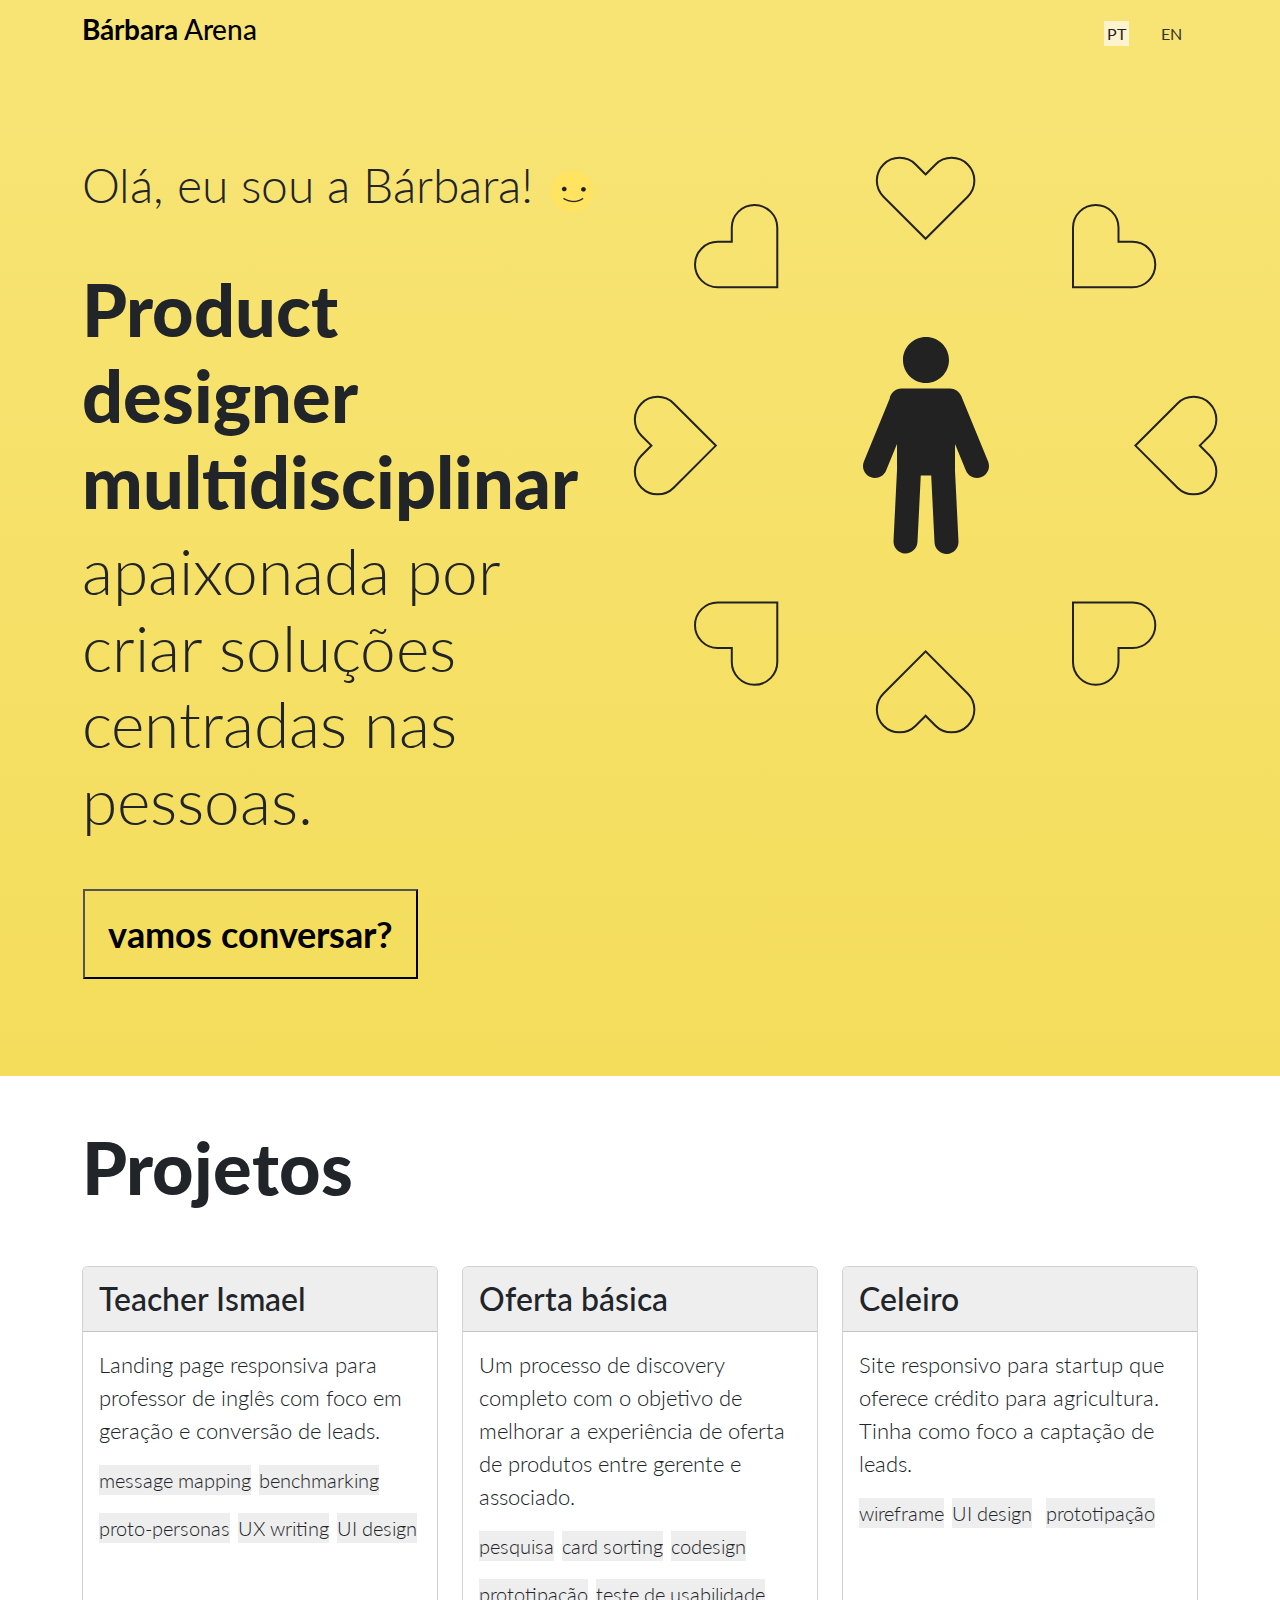
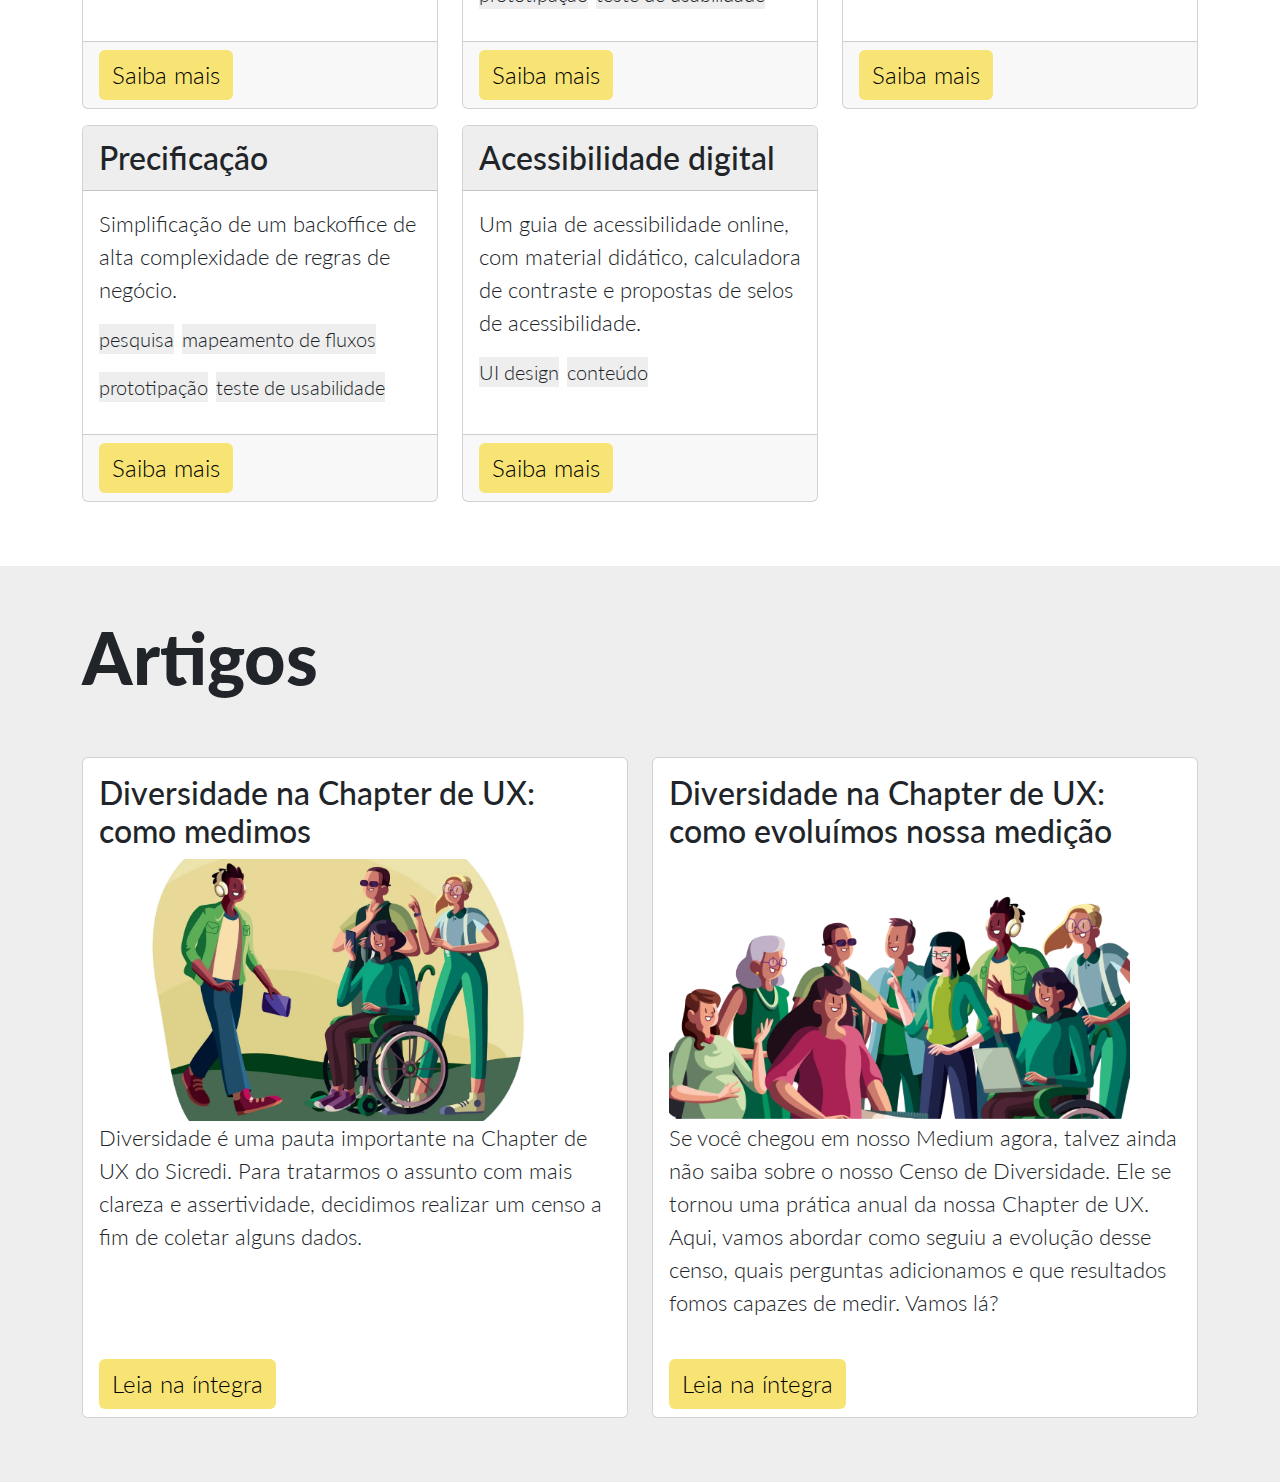
==== index.html @ d291b318 "first commit" ====
<!DOCTYPE html>
<html lang="pt-BR">
<head>
    <meta charset="UTF-8">
    <meta name="viewport" content="width=device-width, initial-scale=1.0">
    <title>Bárbara Arena</title>
    <link rel="preconnect" href="https://fonts.googleapis.com">
    <link rel="preconnect" href="https://fonts.gstatic.com" crossorigin>
    <link href="https://fonts.googleapis.com/css2?family=Lato:wght@400;700&display=swap" rel="stylesheet">
    <link rel="stylesheet" href="main.css">
    <link rel="stylesheet" href="https://cdn.jsdelivr.net/npm/bootstrap@5.3.0/dist/css/bootstrap.min.css">
    <link rel="stylesheet" href="https://cdn.jsdelivr.net/npm/bootstrap-icons@1.10.5/font/bootstrap-icons.css">
</head>
<body>
    <header class="navbar sticky-top ps-5 pe-5 pb-0">
        <div class="container">
            <a href="index.html"><h1 class="navbar-brand fs-3"><strong>Bárbara</strong> Arena</h1></a>
        <nav class="justify-content-end">
            <ul class="nav nav-pills d-lg-flex">
                <li class="nav-item">
                    <a href="#" class="nav-link" id="portugues"><mark>PT</mark></a>
                </li>
                <li class="nav-item">
                        <a href="#" class="nav-link" id="ingles">EN</a>
                </li>
            </ul>
        </nav>
        </div>
    </header>
    <section id="home" class="pt-5 pb-5">
        <div class="container">
            <div class="row">
                <div class="col-md-6 pt-5 pb-5">
                    <div id="saudacao" class="mb-5">
                        <h3>Olá, eu sou a Bárbara! <img src="./images/emoji_sorrindo.png" alt="emoji de carinha sorrindo"></h3>
                    </div>
                    <div id="descricao" class="mb-5">
                        <h1>Product designer multidisciplinar</h1>
                        <h2>apaixonada por criar soluções centradas nas pessoas.</h2>
                    </div>
                    <div id="botao" class="btn p-0">
                        <button type="button">vamos conversar?</button>
                    </div>
                </div>
                <div class="col-md-6 pt-5 pb-5">
                    <div class="d-flex justify-content-center">
                        <img class="ms-5 me-5" src="./images/heart1.svg" alt="">
                        <img class="mb-5 ms-5 me-5 pb-5" src="./images/heart2.svg" alt="">
                        <img class="ms-5 me-5" src="./images/heart3.svg" alt="">
                    </div>
                    <div class="d-flex justify-content-center">
                        <img class="me-5 pe-5" src="./images/heart4.svg" alt="">
                        <img class="ms-5 me-5" src="./images/person.svg" alt="">
                        <img class="ms-5 ps-5" src="./images/heart5.svg" alt="">
                    </div>
                    <div class="d-flex justify-content-center">
                        <img class="ms-5 me-5" src="./images/heart6.svg" alt="">
                        <img class="mt-5 ms-5 me-5 pt-5" src="./images/heart7.svg" alt="">
                        <img class="ms-5 me-5" src="./images/heart8.svg" alt="">
                    </div>
                </div>
            </div>
        </div>
    </section>
    <section id="projetos" class="pt-5 pb-5">
        <div class="container">
            <div class="pb-5">
                <h1>Projetos</h1>
            </div>
            <div class="row">
                <div class="col-md-4 d-flex align-items-stretch">
                    <article class="card mb-3">
                        <header class="card-header">
                            Teacher Ismael
                        </header>
                        <div class="card-body">
                            <div class="card-text">
                                <p>Landing page responsiva para professor de inglês com foco em geração e conversão de leads.</p>
                            </div>
                            <div class="card-tags d-inline-flex">
                                <p class="me-2">message mapping</p>
                                <p class="me-2">benchmarking</p>
                            </div>
                            <div class="card-tags d-inline-flex">
                                <p class="me-2">proto-personas</p>
                                <p class="me-2">UX writing</p>
                                <p class="me-2">UI design</p>
                            </div>
                        </div>
                        <footer class="card-footer">
                            <a href="#" class="btn">Saiba mais</a>
                        </footer>
                    </article>
                </div>
                <div class="col-md-4 d-flex align-items-stretch">
                    <article class="card mb-3">
                        <header class="card-header">
                            Oferta básica
                        </header>
                        <div class="card-body">
                            <div class="card-text">
                                <p>Um processo de discovery completo com o objetivo de melhorar a experiência de oferta de produtos entre gerente e associado.</p>
                            </div>
                            <div class="card-tags d-inline-flex">
                                <p class="me-2">pesquisa</p>
                                <p class="me-2">card sorting</p>
                                <p class="me-2">codesign</p>
                            </div>
                            <div class="card-tags d-inline-flex">
                                <p class="me-2">prototipação</p>
                                <p class="me-2">teste de usabilidade</p>
                            </div>
                        </div>
                        <footer class="card-footer">
                            <a href="#" class="btn">Saiba mais</a>
                        </footer>
                    </article>
                </div>
                <div class="col-md-4 d-flex align-items-stretch">
                    <article class="card mb-3">
                        <header class="card-header">
                            Celeiro
                        </header>
                        <div class="card-body">
                            <div class="card-text">
                                <p>Site responsivo para startup que oferece crédito para agricultura. Tinha como foco a captação de leads.</p>
                            </div>
                            <div class="card-tags d-inline-flex">
                                <p class="me-2">wireframe</p>
                                <p class="me-2">UI design</p>
                            </div>
                            <div class="card-tags d-inline-flex">
                                <p class="me-2">prototipação</p>
                            </div>
                        </div>
                        <footer class="card-footer">
                            <a href="#" class="btn">Saiba mais</a>
                        </footer>
                    </article>
                </div>
                <div class="col-md-4 d-flex align-items-stretch">
                    <article class="card mb-3">
                        <header class="card-header">
                            Precificação
                        </header>
                        <div class="card-body">
                            <div class="card-text">
                                <p>Simplificação de um backoffice de alta complexidade de regras de negócio.</p>
                            </div>
                            <div class="card-tags d-inline-flex">
                                <p class="me-2">pesquisa</p>
                                <p class="me-2">mapeamento de fluxos</p>
                            </div>
                            <div class="card-tags d-inline-flex">
                                <p class="me-2">prototipação</p>
                                <p class="me-2">teste de usabilidade</p>
                            </div>
                        </div>
                        <footer class="card-footer">
                            <a href="#" class="btn">Saiba mais</a>
                        </footer>
                    </article>
                </div>
                <div class="col-md-4 d-flex align-items-stretch">
                    <article class="card mb-3">
                        <header class="card-header">
                            Acessibilidade digital
                        </header>
                        <div class="card-body">
                            <div class="card-text">
                                <p>Um guia de acessibilidade online, com material didático, calculadora de contraste e propostas de selos de acessibilidade.</p>
                            </div>
                            <div class="card-tags d-inline-flex">
                                <p class="me-2">UI design</p>
                                <p class="me-2">conteúdo</p>
                            </div>
                        </div>
                        <footer class="card-footer">
                            <a href="#" class="btn">Saiba mais</a>
                        </footer>
                    </article>
                </div>
            </div>
        </div>
    </section>
    <section id="artigos" class="pt-5 pb-5">
        <div class="container">
            <div class="pb-5">
                <h1>Artigos</h1>
            </div>
            <div class="row">
                <div class="col-md-6 d-flex align-items-stretch">
                    <article class="card mb-3">
                        <div class="card-body">
                            <div class="card-text">
                                <div>
                                    <h4>Diversidade na Chapter de UX: como medimos</h4>
                                </div>
                                <div>
                                    <img src="./images/medimos.png" alt="Homem andando em frente a duas pessoas em pé e uma mulher cadeirante">
                                </div>
                                <div>
                                    <p>Diversidade é uma pauta importante na Chapter de UX do Sicredi. Para tratarmos o assunto com mais clareza e assertividade, decidimos realizar um censo a fim de coletar alguns dados.</p>
                                </div>
                            </div>
                        </div>
                        <footer class="card-footer">
                            <a href="#" class="btn">Leia na íntegra</a>
                        </footer>
                    </article>
                </div>
                <div class="col-md-6 d-flex align-items-stretch">
                    <article class="card mb-3">
                        <div class="card-body">
                            <div class="card-text">
                                <div>
                                    <h4>Diversidade na Chapter de UX: como evoluímos nossa medição</h4>
                                </div>
                                <div>
                                    <img src="./images/evoluimos.png" alt="Grupo de pessoas diversas interagindo">
                                </div>
                                <div>
                                    <p>Se você chegou em nosso Medium agora, talvez ainda não saiba sobre o nosso Censo de Diversidade. Ele se tornou uma prática anual da nossa Chapter de UX. Aqui, vamos abordar como seguiu a evolução desse censo, quais perguntas adicionamos e que resultados fomos capazes de medir. Vamos lá?</p>
                                </div>
                            </div>
                        </div>
                        <footer class="card-footer">
                            <a href="#" class="btn">Leia na íntegra</a>
                        </footer>
                    </article>
                </div>
            </div>
        </div>
    </section>
    <section id="sobre">

    </section>
    <script src="https://cdn.jsdelivr.net/npm/bootstrap@5.3.0/dist/js/bootstrap.bundle.min.js"></script>
</body>
</body>
</html>
---- main.css ----
* {
    font-family: 'Lato', sans-serif;
}

header {
    background-color: #F8E475;
}

.navbar a {
    color: #333333;
    text-decoration: none;
}

#home {
    background-image: linear-gradient(#F8E475, #F4DD5B);
}

#saudacao h3 {
    font-size: 48px;
    font-weight: 300;
}

#saudacao img {
    width: 54px;
    height: 54px;
}

#descricao h1,
#projetos h1,
#artigos h1 {
    font-size: 72px;
    font-weight: 900;
}

#descricao h2 {
    font-size: 64px;
    font-weight: 300;
}

#botao button {
    background-color: transparent;
    width: 335px;
    min-height: 90px;
    font-size: 36px;
    font-weight: bold;
}

#projetos .card .card-header {
    font-size: 32px;
    font-weight: 500;
    background-color: #EEEEEE;
}

#projetos .card .card-body,
#artigos .card .card-body {
    font-size: 22px;
    font-weight: 300;
}

#projetos .card .card-tags p {
    font-size: 20px;
    font-weight: 300;
    white-space: nowrap;
    background-color: #EEEEEE;
}

#projetos .card .card-footer .btn,
#artigos .card .card-footer .btn {
    font-size: 24px;
    font-weight: 300;
    color: #000;
    background-color: #F8E475;
}

#artigos {
    background-color: #EEEEEE;
}

#artigos .card .card-body h4 {
    font-size: 32px;
    font-weight: 500;
}

#artigos .card .card-body img {
    max-width: 90%;
}

#artigos .card .card-footer {
    background-color: #fff;
    border-top: none;;
}
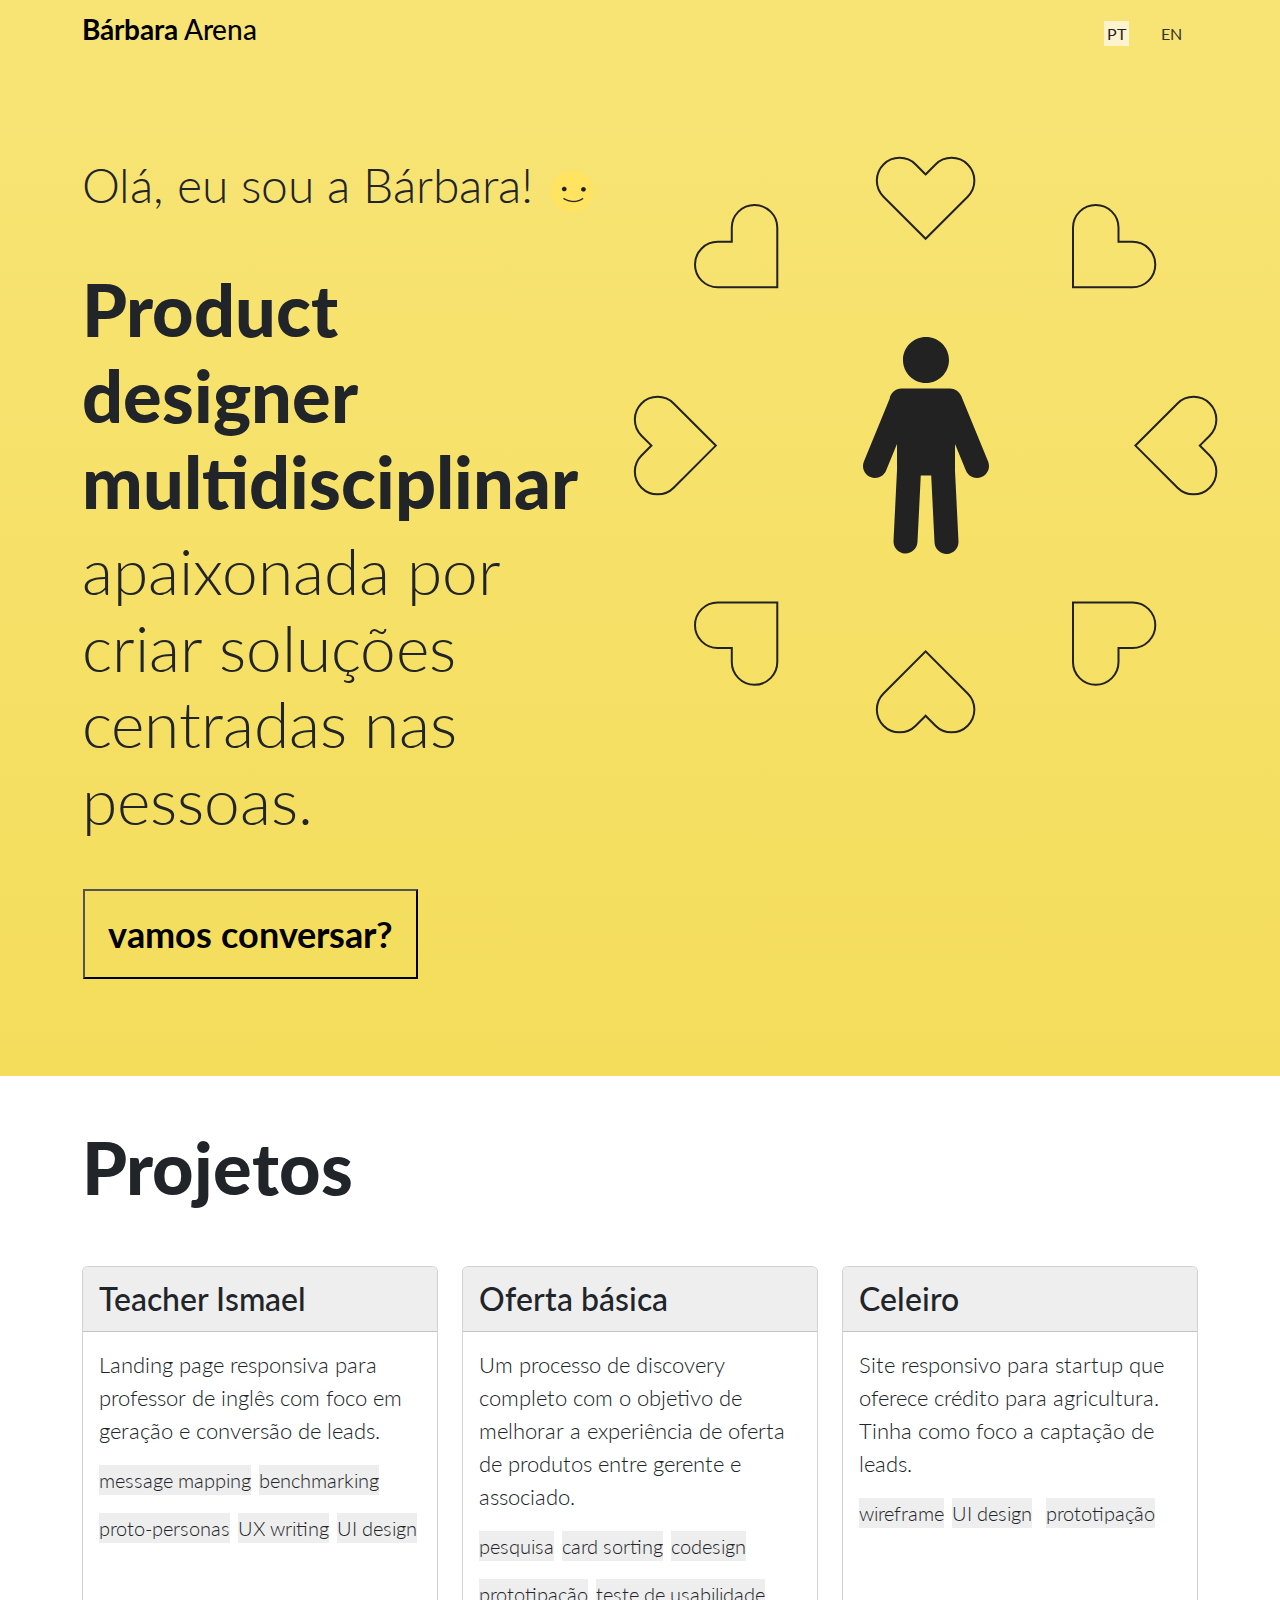
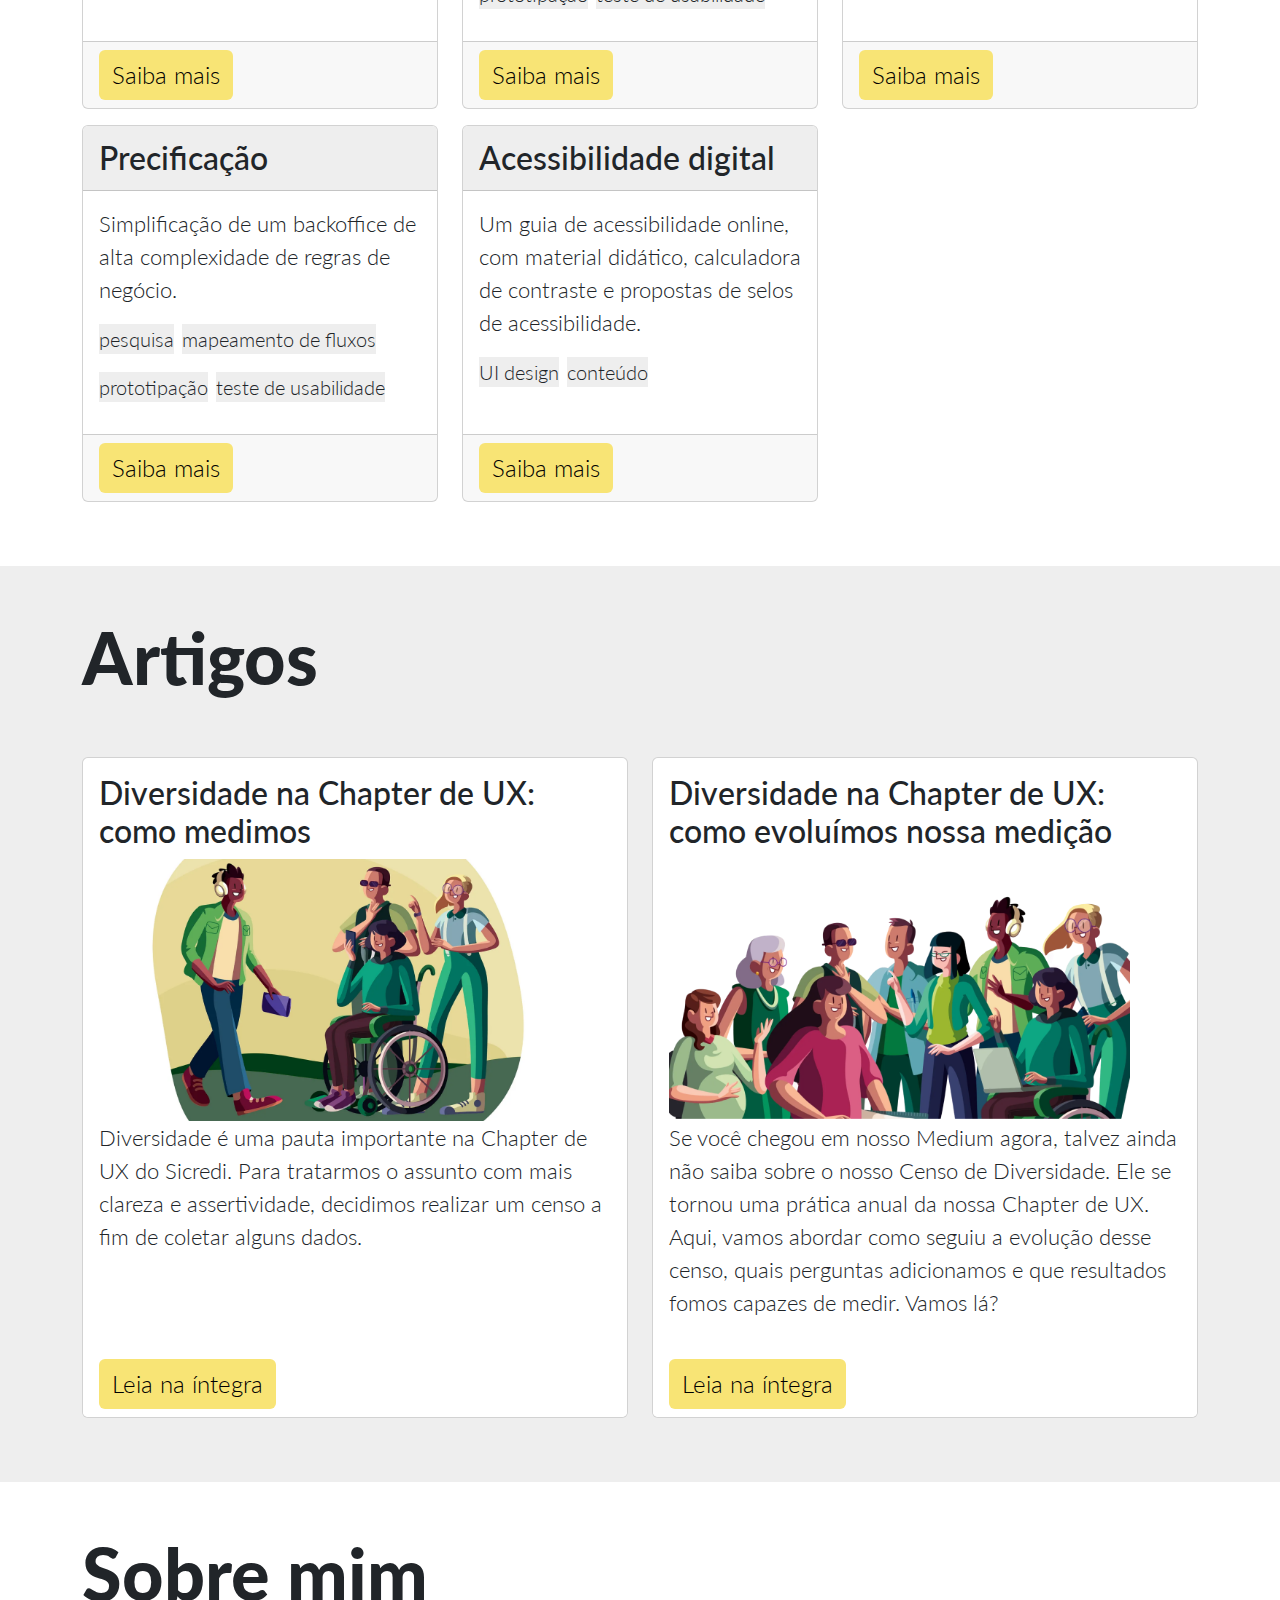
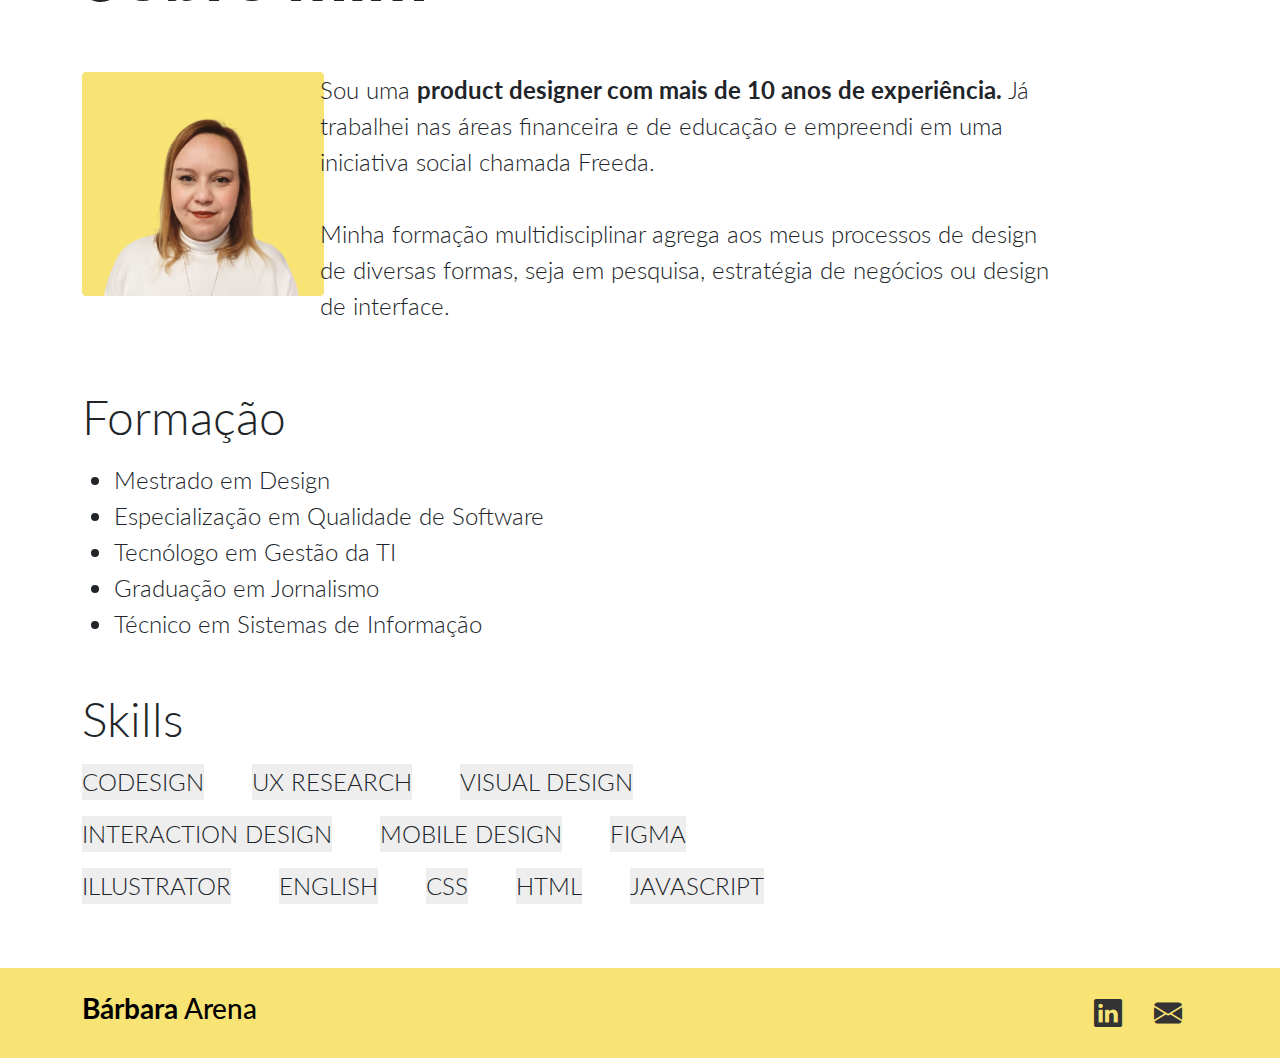
==== commit c513e95a: "added new section and footer" ====
--- a/index.html
+++ b/index.html
@@ -15,16 +15,16 @@
     <header class="navbar sticky-top ps-5 pe-5 pb-0">
         <div class="container">
             <a href="index.html"><h1 class="navbar-brand fs-3"><strong>Bárbara</strong> Arena</h1></a>
-        <nav class="justify-content-end">
-            <ul class="nav nav-pills d-lg-flex">
-                <li class="nav-item">
-                    <a href="#" class="nav-link" id="portugues"><mark>PT</mark></a>
-                </li>
-                <li class="nav-item">
-                        <a href="#" class="nav-link" id="ingles">EN</a>
-                </li>
-            </ul>
-        </nav>
+            <nav class="justify-content-end">
+                <ul class="nav nav-pills d-lg-flex">
+                    <li class="nav-item">
+                        <a href="#" class="nav-link" id="portugues"><mark>PT</mark></a>
+                    </li>
+                    <li class="nav-item">
+                            <a href="#" class="nav-link" id="ingles">EN</a>
+                    </li>
+                </ul>
+            </nav>
         </div>
     </header>
     <section id="home" class="pt-5 pb-5">
@@ -232,9 +232,74 @@
             </div>
         </div>
     </section>
-    <section id="sobre">
-
+    <section id="sobre" class="pt-5 pb-5">
+        <div class="container">
+            <div class="pb-5">
+                <h1>Sobre mim</h1>
+            </div>
+            <div class="row">
+                <div class="col-md-2 me-5">
+                    <div>
+                        <img src="./images/barbara.png" alt="Foto de Bárbara Arena">
+                    </div>
+                </div>
+                <div class="col-md-8">
+                    <p>Sou uma <span>product designer com mais de 10 anos de experiência.</span> Já trabalhei nas áreas financeira e de educação e empreendi em uma iniciativa social chamada Freeda.<br><br>Minha formação multidisciplinar agrega aos meus processos de design de diversas formas, seja em pesquisa, estratégia de negócios ou design de interface.</p>
+                </div>
+            </div>
+            <div class="mt-5 mb-3">
+                <h3>Formação</h3>
+            </div>
+            <div>
+                <ul>
+                    <li>Mestrado em Design</li>
+                    <li>Especialização em Qualidade de Software</li>
+                    <li>Tecnólogo em Gestão da TI</li>
+                    <li>Graduação em Jornalismo</li>
+                    <li>Técnico em Sistemas de Informação</li>
+                </ul>
+            </div>
+            <div class="mt-5 mb-3">
+                <h3>Skills</h3>
+            </div>
+            <div class="row">
+                <div id="skills" class="col-md-4">
+                    <div class="d-flex">
+                        <p>codesign</p>
+                        <p>ux research</p>
+                        <p>visual design</p>
+                    </div>
+                    <div class="d-flex">
+                        <p>interaction design</p>
+                        <p>mobile design</p>
+                        <p>figma</p>
+                    </div>
+                    <div class="d-flex">
+                        <p>illustrator</p>
+                        <p>english</p>
+                        <p>css</p>
+                        <p>html</p>
+                        <p>javascript</p>
+                    </div>
+                </div>
+            </div>
+        </div>
     </section>
+    <footer class="navbar p-3">
+        <div class="container">
+            <a href="index.html"><h1 class="navbar-brand fs-3"><strong>Bárbara</strong> Arena</h1></a>
+            <nav class="justify-content-end">
+                <ul class="nav nav-pills d-lg-flex">
+                    <li class="nav-item">
+                        <a href="#" class="nav-link" id="linkedin"><i class="bi bi-linkedin fs-3"></i></a>
+                    </li>
+                    <li class="nav-item">
+                            <a href="#" class="nav-link" id="email"><i class="bi bi-envelope-fill fs-3"></i></a>
+                    </li>
+                </ul>
+            </nav>
+        </div>
+    </footer>
     <script src="https://cdn.jsdelivr.net/npm/bootstrap@5.3.0/dist/js/bootstrap.bundle.min.js"></script>
 </body>
 </body>
--- a/main.css
+++ b/main.css
@@ -2,11 +2,13 @@
     font-family: 'Lato', sans-serif;
 }
 
-header {
+header,
+footer {
     background-color: #F8E475;
 }
 
-.navbar a {
+.navbar a,
+.navbar a i {
     color: #333333;
     text-decoration: none;
 }
@@ -15,7 +17,8 @@
     background-image: linear-gradient(#F8E475, #F4DD5B);
 }
 
-#saudacao h3 {
+#saudacao h3,
+#sobre h3 {
     font-size: 48px;
     font-weight: 300;
 }
@@ -27,7 +30,8 @@
 
 #descricao h1,
 #projetos h1,
-#artigos h1 {
+#artigos h1,
+#sobre h1 {
     font-size: 72px;
     font-weight: 900;
 }
@@ -88,4 +92,30 @@
 #artigos .card .card-footer {
     background-color: #fff;
     border-top: none;;
-}+}
+
+#sobre p {
+    font-size: 24px;
+    font-weight: 300;
+}
+
+#sobre p span {
+    font-size: 24px;
+    font-weight: 700;
+}
+
+#sobre li {
+    font-size: 24px;
+    font-family: Lato;
+    font-weight: 300;
+    line-height: 36px;
+}
+
+#skills p {
+    font-size: 24px;
+    font-weight: 300;
+    white-space: nowrap;
+    background-color: #EEEEEE;
+    margin-right: 48px;
+    text-transform: uppercase;
+}
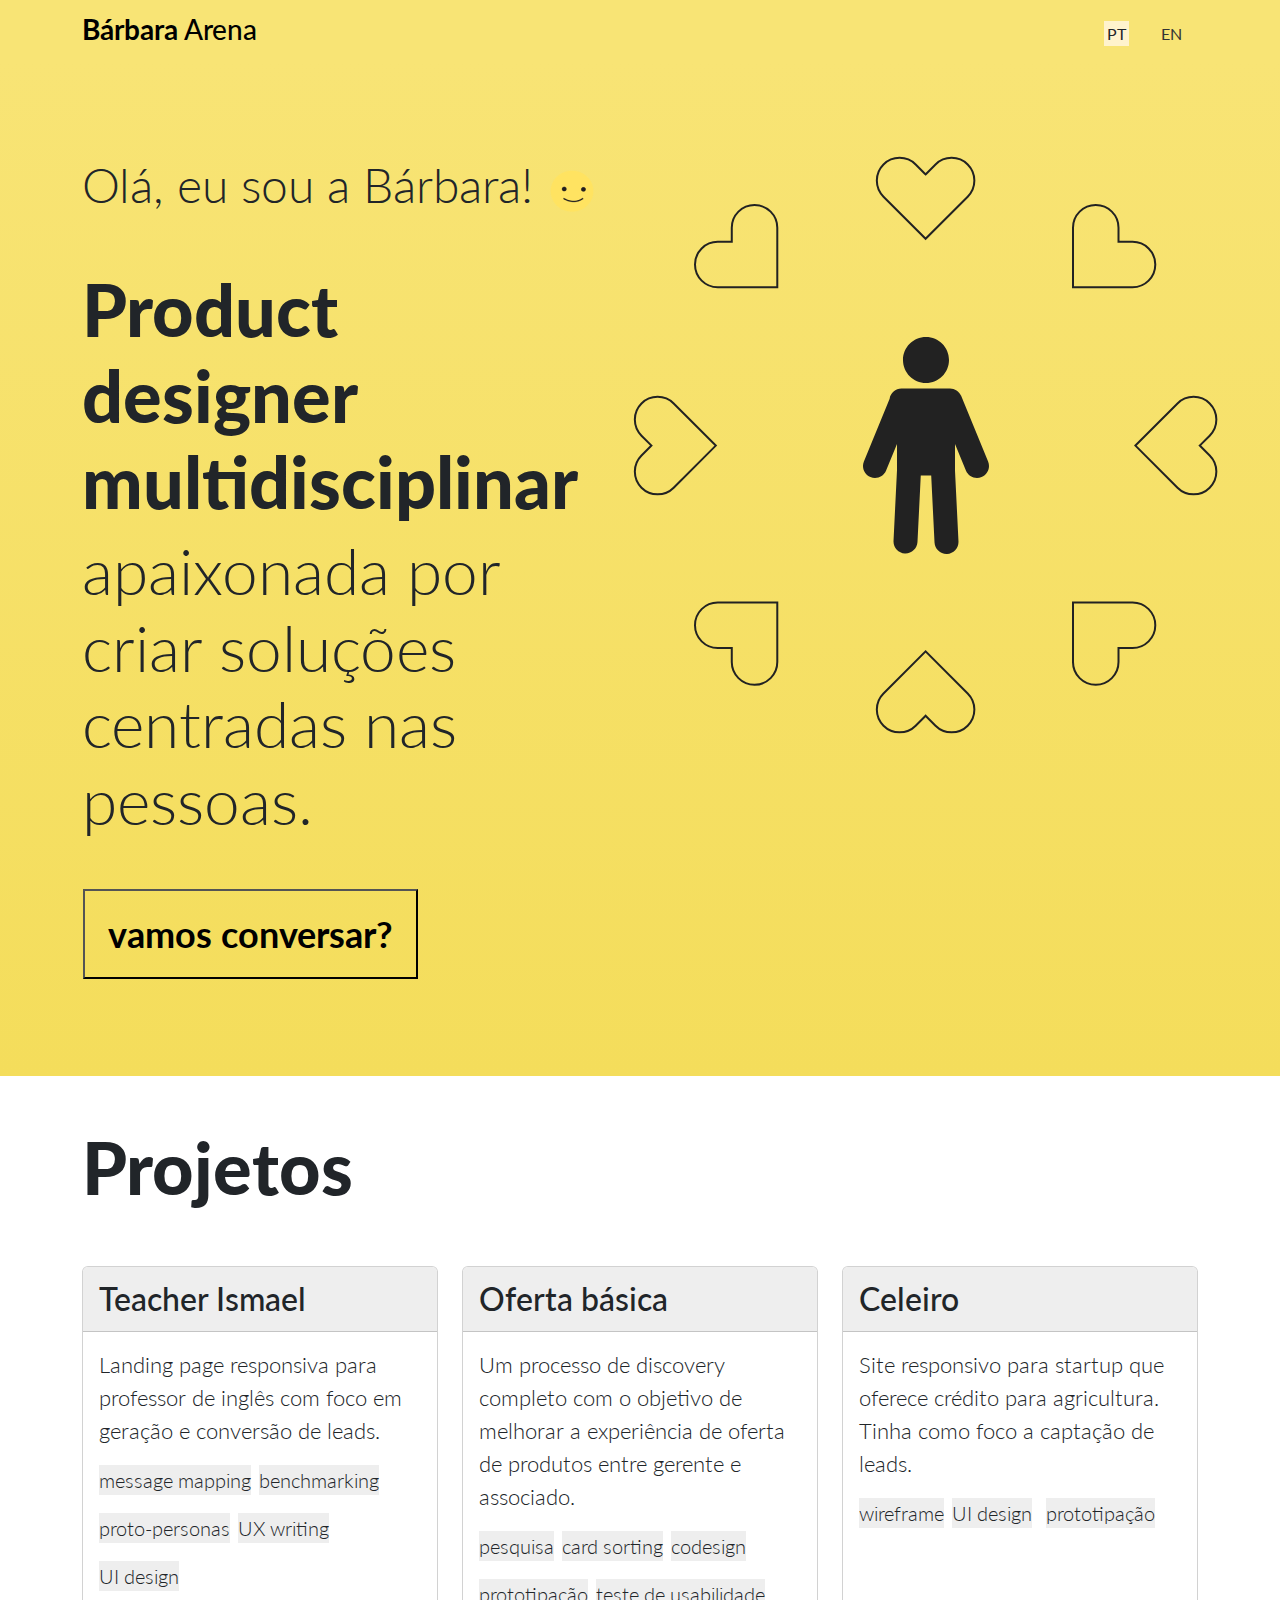
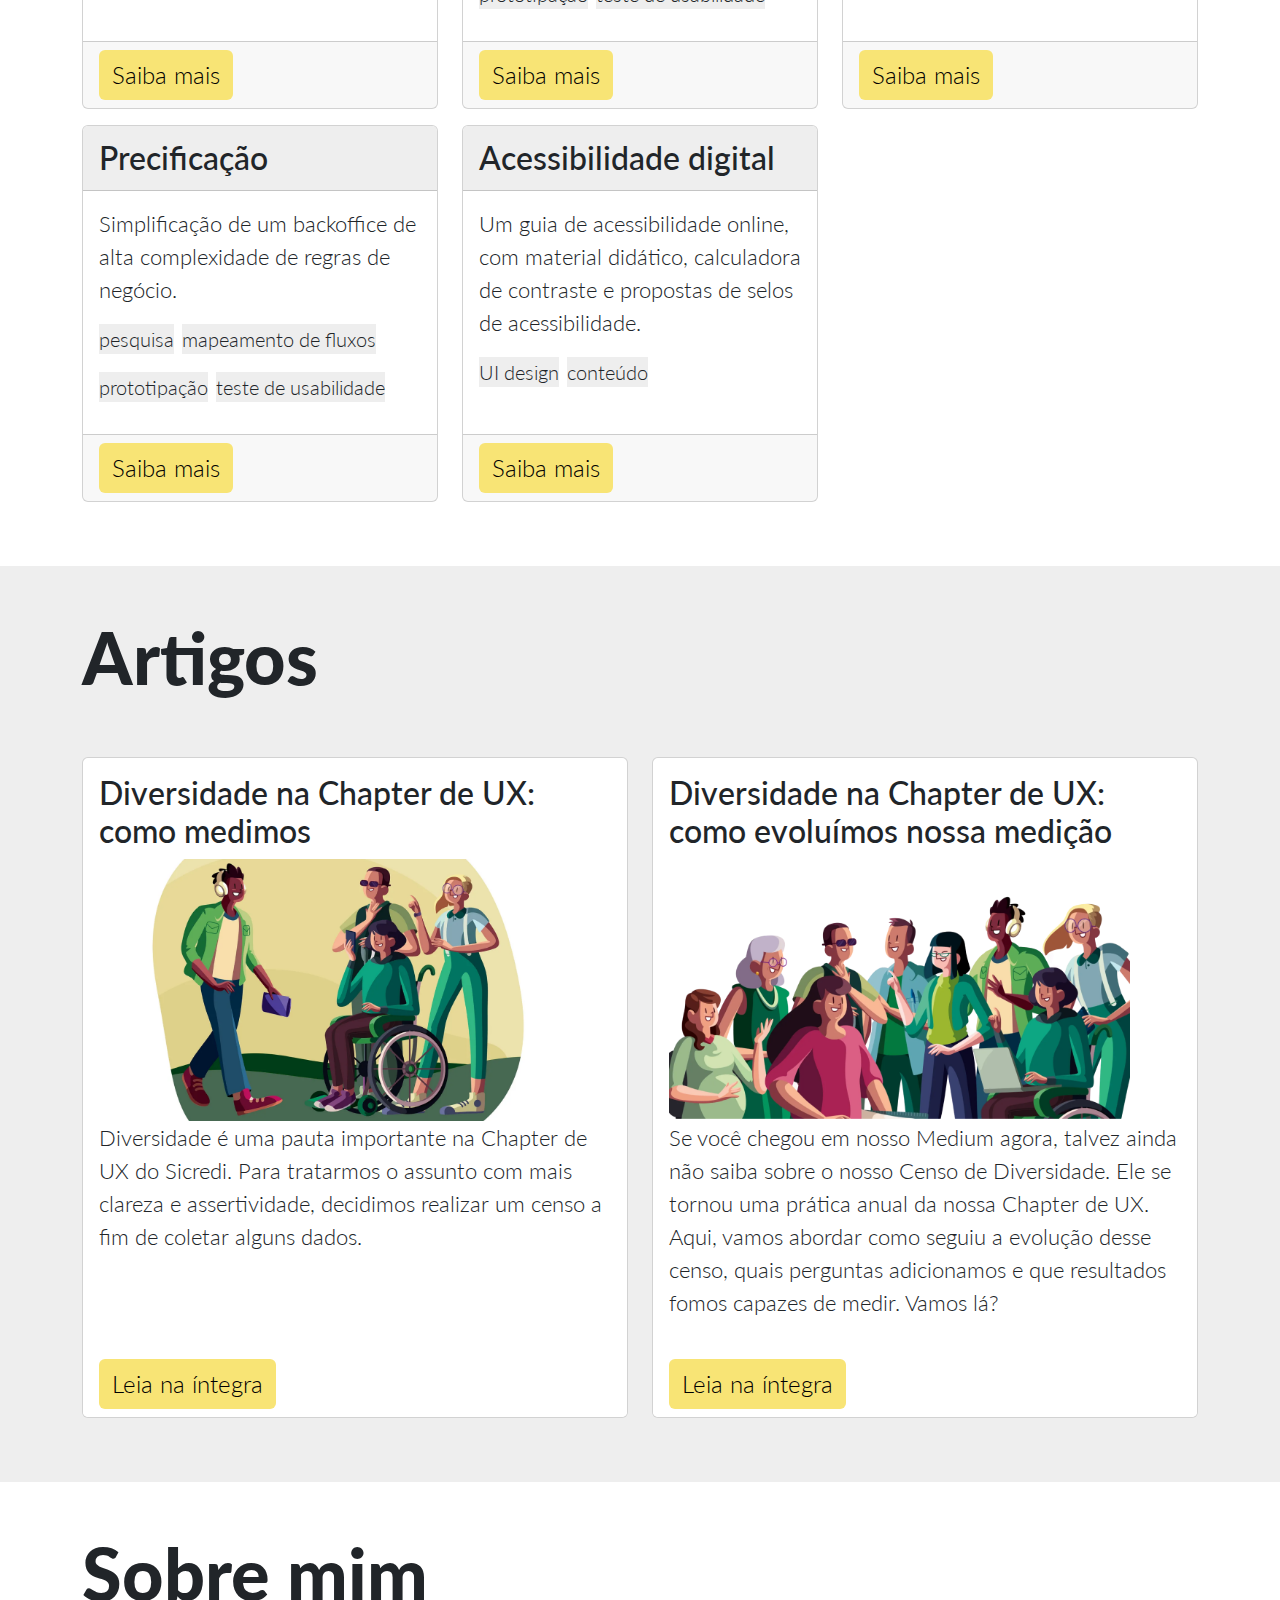
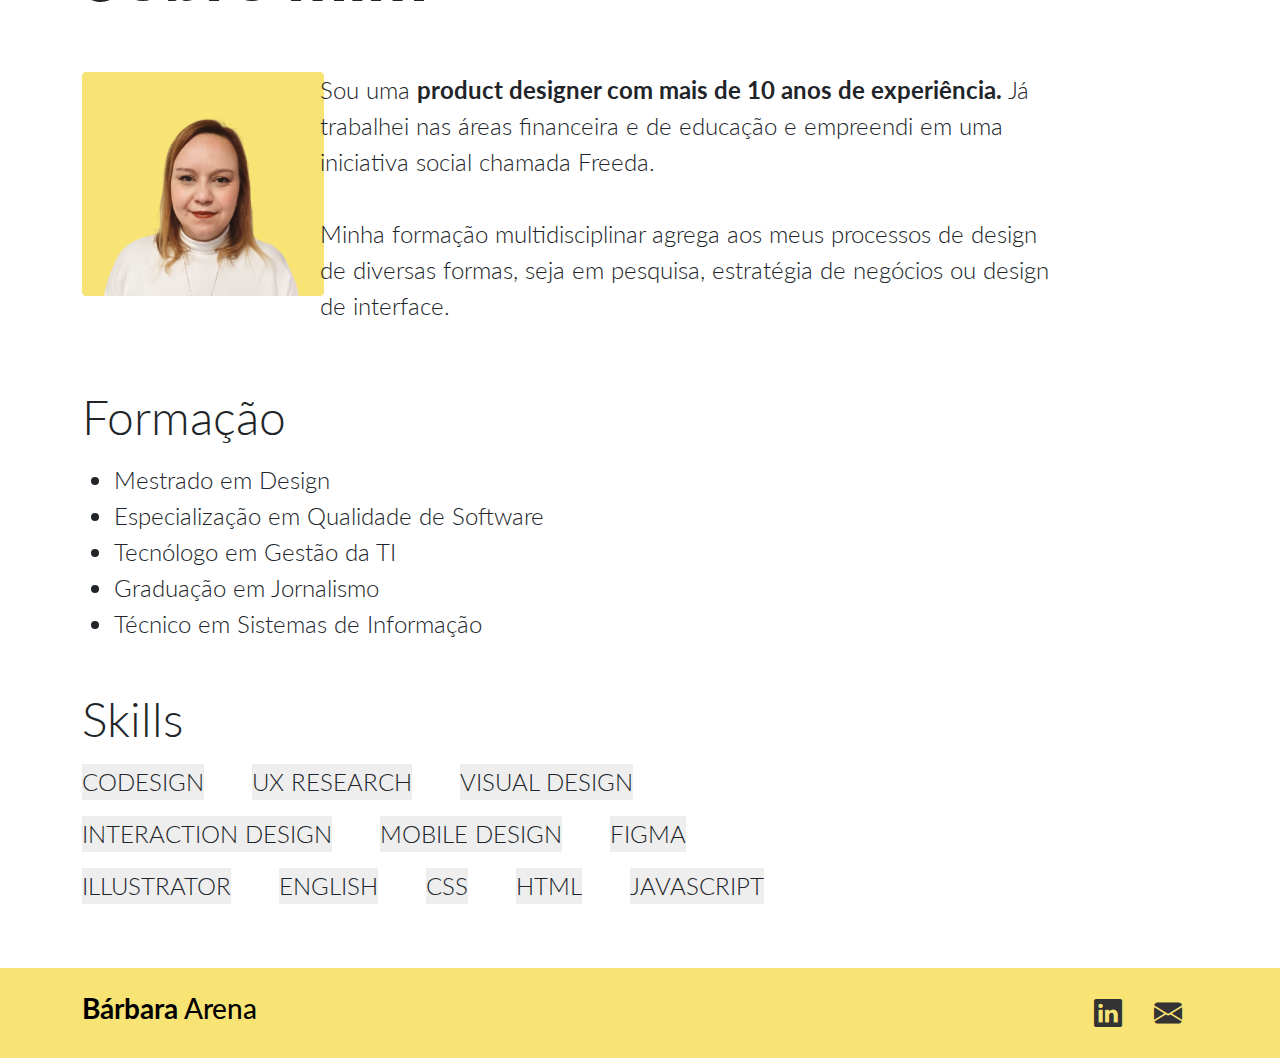
==== commit 29b6e270: "added celeiro.html and fixed responsiveness" ====
--- a/index.html
+++ b/index.html
@@ -12,7 +12,7 @@
     <link rel="stylesheet" href="https://cdn.jsdelivr.net/npm/bootstrap-icons@1.10.5/font/bootstrap-icons.css">
 </head>
 <body>
-    <header class="navbar sticky-top ps-5 pe-5 pb-0">
+    <header class="navbar sticky-top ps-md-5 pe-md-5 pb-0">
         <div class="container">
             <a href="index.html"><h1 class="navbar-brand fs-3"><strong>Bárbara</strong> Arena</h1></a>
             <nav class="justify-content-end">
@@ -30,7 +30,7 @@
     <section id="home" class="pt-5 pb-5">
         <div class="container">
             <div class="row">
-                <div class="col-md-6 pt-5 pb-5">
+                <div class="col-lg-6 pt-5 pb-5">
                     <div id="saudacao" class="mb-5">
                         <h3>Olá, eu sou a Bárbara! <img src="./images/emoji_sorrindo.png" alt="emoji de carinha sorrindo"></h3>
                     </div>
@@ -42,7 +42,7 @@
                         <button type="button">vamos conversar?</button>
                     </div>
                 </div>
-                <div class="col-md-6 pt-5 pb-5">
+                <div id="coraçoes" class="col-lg-6 pt-5 pb-5">
                     <div class="d-flex justify-content-center">
                         <img class="ms-5 me-5" src="./images/heart1.svg" alt="">
                         <img class="mb-5 ms-5 me-5 pb-5" src="./images/heart2.svg" alt="">
@@ -68,7 +68,7 @@
                 <h1>Projetos</h1>
             </div>
             <div class="row">
-                <div class="col-md-4 d-flex align-items-stretch">
+                <div class="col-lg-4 col-md-6 d-flex align-items-stretch">
                     <article class="card mb-3">
                         <header class="card-header">
                             Teacher Ismael
@@ -84,15 +84,17 @@
                             <div class="card-tags d-inline-flex">
                                 <p class="me-2">proto-personas</p>
                                 <p class="me-2">UX writing</p>
+                            </div>
+                            <div class="card-tags d-inline-flex">
                                 <p class="me-2">UI design</p>
                             </div>
                         </div>
                         <footer class="card-footer">
-                            <a href="#" class="btn">Saiba mais</a>
-                        </footer>
-                    </article>
-                </div>
-                <div class="col-md-4 d-flex align-items-stretch">
+                            <a href="./ismael.html" class="btn">Saiba mais</a>
+                        </footer>
+                    </article>
+                </div>
+                <div class="col-lg-4 col-md-6 d-flex align-items-stretch">
                     <article class="card mb-3">
                         <header class="card-header">
                             Oferta básica
@@ -112,11 +114,11 @@
                             </div>
                         </div>
                         <footer class="card-footer">
-                            <a href="#" class="btn">Saiba mais</a>
-                        </footer>
-                    </article>
-                </div>
-                <div class="col-md-4 d-flex align-items-stretch">
+                            <a href="./oferta.html" class="btn">Saiba mais</a>
+                        </footer>
+                    </article>
+                </div>
+                <div class="col-lg-4 col-md-6 d-flex align-items-stretch">
                     <article class="card mb-3">
                         <header class="card-header">
                             Celeiro
@@ -134,11 +136,11 @@
                             </div>
                         </div>
                         <footer class="card-footer">
-                            <a href="#" class="btn">Saiba mais</a>
-                        </footer>
-                    </article>
-                </div>
-                <div class="col-md-4 d-flex align-items-stretch">
+                            <a href="./celeiro.html" class="btn">Saiba mais</a>
+                        </footer>
+                    </article>
+                </div>
+                <div class="col-lg-4 col-md-6 d-flex align-items-stretch">
                     <article class="card mb-3">
                         <header class="card-header">
                             Precificação
@@ -157,11 +159,11 @@
                             </div>
                         </div>
                         <footer class="card-footer">
-                            <a href="#" class="btn">Saiba mais</a>
-                        </footer>
-                    </article>
-                </div>
-                <div class="col-md-4 d-flex align-items-stretch">
+                            <a href="./precificacao.html" class="btn">Saiba mais</a>
+                        </footer>
+                    </article>
+                </div>
+                <div class="col-lg-4 col-md-6 d-flex align-items-stretch">
                     <article class="card mb-3">
                         <header class="card-header">
                             Acessibilidade digital
@@ -238,12 +240,12 @@
                 <h1>Sobre mim</h1>
             </div>
             <div class="row">
-                <div class="col-md-2 me-5">
+                <div class="col-lg-2 col-md-4 me-5">
                     <div>
                         <img src="./images/barbara.png" alt="Foto de Bárbara Arena">
                     </div>
                 </div>
-                <div class="col-md-8">
+                <div class="col-lg-8 col-md-6">
                     <p>Sou uma <span>product designer com mais de 10 anos de experiência.</span> Já trabalhei nas áreas financeira e de educação e empreendi em uma iniciativa social chamada Freeda.<br><br>Minha formação multidisciplinar agrega aos meus processos de design de diversas formas, seja em pesquisa, estratégia de negócios ou design de interface.</p>
                 </div>
             </div>
@@ -264,17 +266,17 @@
             </div>
             <div class="row">
                 <div id="skills" class="col-md-4">
-                    <div class="d-flex">
+                    <div class="d-md-flex">
                         <p>codesign</p>
                         <p>ux research</p>
                         <p>visual design</p>
                     </div>
-                    <div class="d-flex">
+                    <div class="d-md-flex">
                         <p>interaction design</p>
                         <p>mobile design</p>
                         <p>figma</p>
                     </div>
-                    <div class="d-flex">
+                    <div class="d-md-flex">
                         <p>illustrator</p>
                         <p>english</p>
                         <p>css</p>
--- a/main.css
+++ b/main.css
@@ -18,7 +18,10 @@
 }
 
 #saudacao h3,
-#sobre h3 {
+#sobre h3,
+#descricao h3,
+#personas h3,
+#processo h3 {
     font-size: 48px;
     font-weight: 300;
 }
@@ -31,7 +34,14 @@
 #descricao h1,
 #projetos h1,
 #artigos h1,
-#sobre h1 {
+#sobre h1,
+#problema h1,
+#benchmarking h1,
+#personas h1,
+#processo h1,
+#resultados h1,
+#wireframes h1,
+#ui-design h1 {
     font-size: 72px;
     font-weight: 900;
 }
@@ -49,7 +59,8 @@
     font-weight: bold;
 }
 
-#projetos .card .card-header {
+#projetos .card .card-header,
+#veja-tambem .card .card-header {
     font-size: 32px;
     font-weight: 500;
     background-color: #EEEEEE;
@@ -61,7 +72,8 @@
     font-weight: 300;
 }
 
-#projetos .card .card-tags p {
+#projetos .card .card-tags p,
+#veja-tambem .card .card-tags p {
     font-size: 20px;
     font-weight: 300;
     white-space: nowrap;
@@ -69,7 +81,8 @@
 }
 
 #projetos .card .card-footer .btn,
-#artigos .card .card-footer .btn {
+#artigos .card .card-footer .btn,
+#veja-tambem .card .card-footer .btn {
     font-size: 24px;
     font-weight: 300;
     color: #000;
@@ -119,3 +132,87 @@
     margin-right: 48px;
     text-transform: uppercase;
 }
+
+#personas .card {
+    background-color: #fff;
+    border: 1px solid #ccc;
+    box-shadow: 2px 2px #333333;
+}
+
+#veja-tambem h1 {
+    font-size: 72px;
+    font-weight: 900;
+    text-align: center;
+}
+
+.seta i {
+    font-size: 160px;
+    text-decoration: none;
+    color: #333333;
+    text-align: center;
+}
+
+@media (max-width: 767px) {
+    #saudacao h3,
+    #sobre h3,
+    #descricao h3,
+    #personas h3,
+    #processo h3 {
+        font-size: 24px;
+        font-weight: 300;
+    }
+
+    #saudacao img {
+        width: 32px;
+        height: 32px;
+    }
+
+    #descricao h1,
+    #projetos h1,
+    #artigos h1,
+    #sobre h1,
+    #problema h1,
+    #benchmarking h1,
+    #personas h1,
+    #processo h1,
+    #resultados h1,
+    #wireframes h1,
+    #ui-design h1 {
+        font-size: 40px;
+        font-weight: 900;
+    }
+
+    #descricao h2 {
+        font-size: 36px;
+        font-weight: 300;
+    }
+
+    #coraçoes {
+        display: none;
+    }
+
+    #benchmarking img,
+    #personas img,
+    #wireframes img,
+    #ui-design img {
+        max-width: 90vw;
+    }
+
+    .elipse,
+    .seta {
+        display: none;
+    }
+}
+
+@media (min-width: 768px) and (max-width:1023px) {
+    #benchmarking img,
+    #personas img,
+    #wireframes img,
+    #ui-design img {
+        max-width: 90vw;
+    }
+
+    .seta {
+        display: none;
+    }
+}